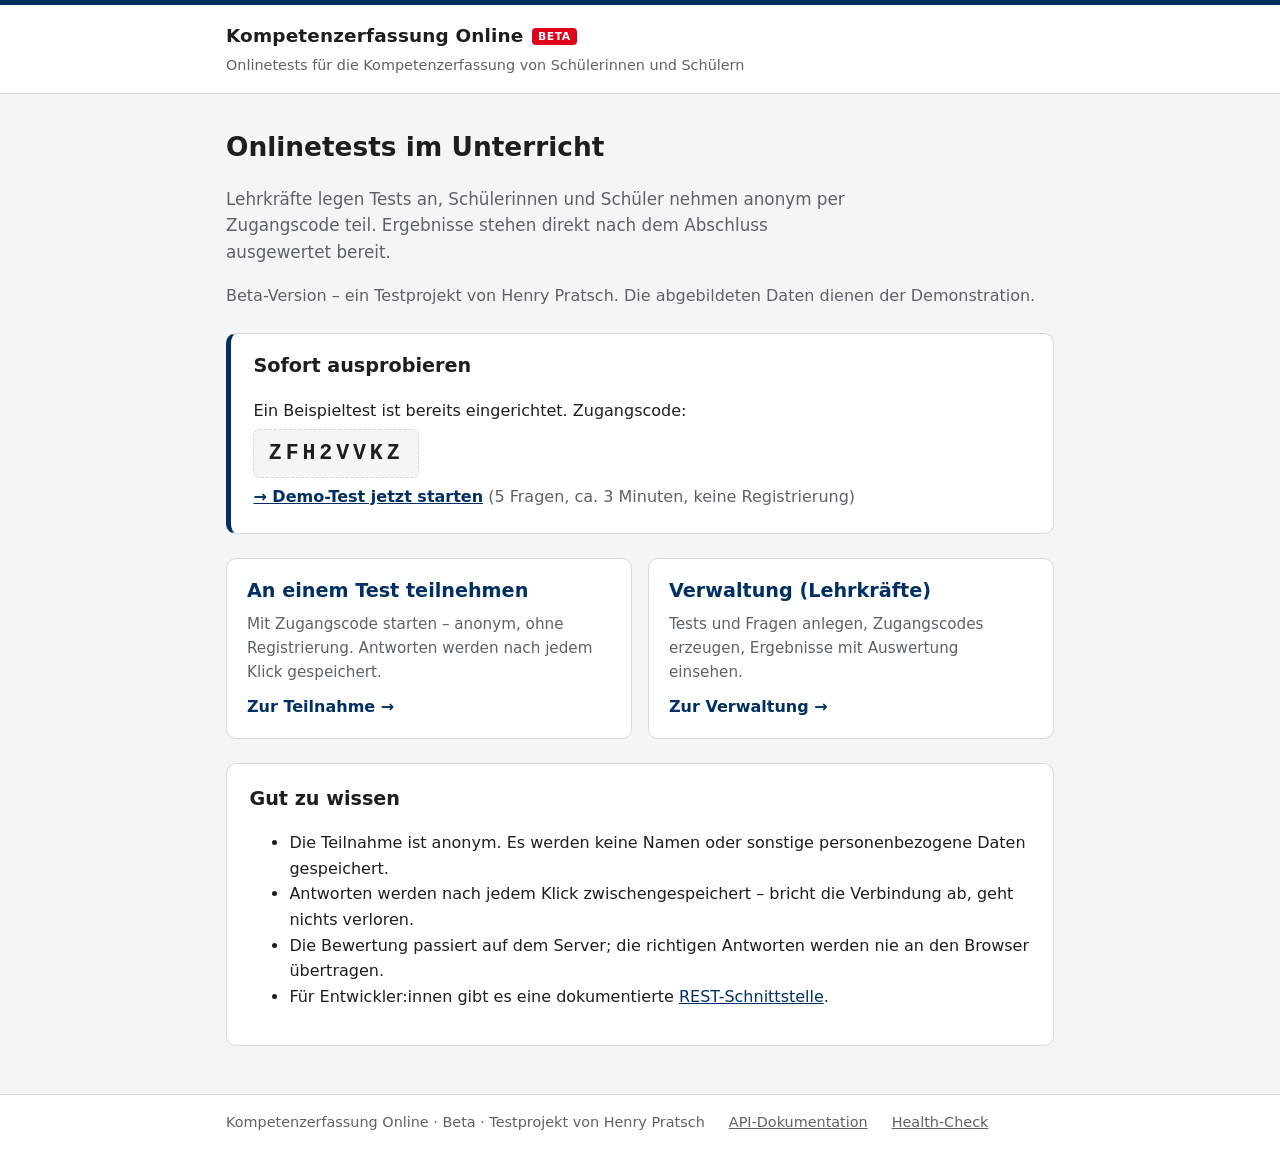
==== public/index.html @ 4a69011f "feat: add FastAPI backend with SQLite models, routers and seed data" ====
<!DOCTYPE html>
<html lang="de">
<head>
  <meta charset="UTF-8">
  <meta name="viewport" content="width=device-width, initial-scale=1.0">
  <title>Kompetenzerfassung Online</title>
  <link rel="stylesheet" href="styles.css">
</head>
<body>
  <header class="site-header">
    <div class="inner">
      <p class="site-title"><a href="index.html">Kompetenzerfassung Online</a><span class="badge">BETA</span></p>
      <p class="site-tagline">Onlinetests für die Kompetenzerfassung von Schülerinnen und Schülern</p>
    </div>
  </header>

  <main class="container">
    <h1>Onlinetests im Unterricht</h1>
    <p class="lead">
      Lehrkräfte legen Tests an, Schülerinnen und Schüler nehmen anonym per
      Zugangscode teil. Ergebnisse stehen direkt nach dem Abschluss ausgewertet
      bereit.
    </p>
    <p class="muted">
      Beta-Version – ein Testprojekt von Henry Pratsch.
      Die abgebildeten Daten dienen der Demonstration.
    </p>

    <div class="demo-box">
      <h2 class="mt-0">Sofort ausprobieren</h2>
      <p>Ein Beispieltest ist bereits eingerichtet. Zugangscode:</p>
      <p><span class="code-display">ZFH2VVKZ</span></p>
      <p>
        <a href="test.html?code=ZFH2VVKZ"><strong>→ Demo-Test jetzt starten</strong></a>
        <span class="muted">(5 Fragen, ca. 3 Minuten, keine Registrierung)</span>
      </p>
    </div>

    <nav class="card-grid" aria-label="Hauptnavigation">
      <a class="card" href="test.html">
        <h2>An einem Test teilnehmen</h2>
        <p>Mit Zugangscode starten – anonym, ohne Registrierung.
           Antworten werden nach jedem Klick gespeichert.</p>
        <span class="cta">Zur Teilnahme →</span>
      </a>
      <a class="card" href="admin.html">
        <h2>Verwaltung (Lehrkräfte)</h2>
        <p>Tests und Fragen anlegen, Zugangscodes erzeugen,
           Ergebnisse mit Auswertung einsehen.</p>
        <span class="cta">Zur Verwaltung →</span>
      </a>
    </nav>

    <section class="panel" aria-labelledby="about-heading">
      <h2 id="about-heading">Gut zu wissen</h2>
      <ul>
        <li>Die Teilnahme ist anonym. Es werden keine Namen oder sonstige
            personenbezogene Daten gespeichert.</li>
        <li>Antworten werden nach jedem Klick zwischengespeichert – bricht die
            Verbindung ab, geht nichts verloren.</li>
        <li>Die Bewertung passiert auf dem Server; die richtigen Antworten
            werden nie an den Browser übertragen.</li>
        <li>Für Entwickler:innen gibt es eine dokumentierte
            <a href="/docs">REST-Schnittstelle</a>.</li>
      </ul>
    </section>
  </main>

  <footer class="site-footer">
    <div class="inner">
      <span>Kompetenzerfassung Online · Beta · Testprojekt von Henry Pratsch</span>
      <a href="/docs">API-Dokumentation</a>
      <a href="/api/health">Health-Check</a>
    </div>
  </footer>
</body>
</html>
---- public/styles.css ----
/* Kompetenzerfassung Online – zentrales Stylesheet */

:root {
  --primary: #003063;
  --primary-light: #0d4a94;
  --accent: #e10019;
  --chart: #2a6fc4;         /* Balkendiagramm */
  --bg: #f4f5f7;
  --surface: #ffffff;
  --text: #1c1e21;
  --muted: #5b626b;
  --border: #d6dade;
  --ok: #1e6b38;
  --error: #b3261e;
  --focus: #2a6fc4;
}

* { box-sizing: border-box; }

html { scroll-behavior: smooth; }

body {
  margin: 0;
  font-family: system-ui, -apple-system, "Segoe UI", Roboto, sans-serif;
  background: var(--bg);
  color: var(--text);
  line-height: 1.6;
  display: flex;
  flex-direction: column;
  min-height: 100vh;
}

/* Kopf- und Fußzeile */

.site-header {
  background: var(--surface);
  border-top: 5px solid var(--primary);
  border-bottom: 1px solid var(--border);
}

.site-header .inner {
  max-width: 860px;
  margin: 0 auto;
  padding: 1rem;
  display: flex;
  align-items: baseline;
  justify-content: space-between;
  flex-wrap: wrap;
  gap: 0.25rem 1rem;
}

.site-title {
  font-size: 1.15rem;
  font-weight: 700;
  margin: 0;
  letter-spacing: 0.01em;
}

.site-title a { color: inherit; text-decoration: none; }
.site-title .badge { margin-left: 0.5rem; }

.site-tagline { margin: 0; color: var(--muted); font-size: 0.9rem; }

.site-footer {
  margin-top: auto;
  border-top: 1px solid var(--border);
  background: var(--surface);
}

.site-footer .inner {
  max-width: 860px;
  margin: 0 auto;
  padding: 1rem;
  display: flex;
  flex-wrap: wrap;
  gap: 0.5rem 1.5rem;
  font-size: 0.9rem;
  color: var(--muted);
}

.site-footer a { color: var(--muted); }

/* Layout */

.container {
  width: 100%;
  max-width: 860px;
  margin: 0 auto;
  padding: 1.5rem 1rem 3rem;
}

h1 { font-size: 1.65rem; margin: 0.5rem 0 0.25rem; }
h2 { font-size: 1.2rem; margin-top: 0; }
h3 { font-size: 1.05rem; }

.lead { font-size: 1.05rem; color: var(--muted); max-width: 60ch; }

.badge {
  font-size: 0.68rem;
  font-weight: 700;
  vertical-align: middle;
  background: var(--accent);
  color: #fff;
  border-radius: 4px;
  padding: 0.12rem 0.4rem;
  letter-spacing: 0.05em;
}

a { color: var(--primary); }
a:hover { color: var(--primary-light); }

/* Karten & Panels */

.card-grid {
  display: grid;
  gap: 1rem;
  grid-template-columns: repeat(auto-fit, minmax(250px, 1fr));
  margin: 1.5rem 0;
}

.card {
  display: block;
  background: var(--surface);
  border: 1px solid var(--border);
  border-radius: 10px;
  padding: 1.1rem 1.25rem;
  text-decoration: none;
  color: inherit;
  transition: border-color 0.15s ease, box-shadow 0.15s ease;
}

a.card:hover, a.card:focus-visible {
  border-color: var(--primary);
  box-shadow: 0 2px 10px rgba(0, 0, 0, 0.07);
}

.card h2, .card h3 { margin: 0 0 0.3rem; color: var(--primary); }
.card p { margin: 0; color: var(--muted); font-size: 0.95rem; }
.card .cta { display: inline-block; margin-top: 0.6rem; font-weight: 600; color: var(--primary); }

section.panel {
  background: var(--surface);
  border: 1px solid var(--border);
  border-radius: 10px;
  padding: 1.25rem 1.4rem;
  margin-top: 1.5rem;
}

/* Demo-Hinweis auf der Startseite */
.demo-box {
  background: var(--surface);
  border: 1px solid var(--border);
  border-left: 5px solid var(--primary);
  border-radius: 10px;
  padding: 1.1rem 1.4rem;
  margin: 1.5rem 0;
}

.demo-box p { margin: 0.35rem 0; }

.feature-list {
  list-style: none;
  padding: 0;
  margin: 1rem 0 0;
  display: grid;
  gap: 0.55rem;
  grid-template-columns: repeat(auto-fit, minmax(320px, 1fr));
}

.feature-list li {
  padding-left: 1.6rem;
  position: relative;
  font-size: 0.95rem;
}

.feature-list li::before {
  content: "✔";
  position: absolute;
  left: 0;
  color: var(--ok);
  font-weight: 700;
}

/* Formulare */

label { display: block; font-weight: 600; margin: 0.85rem 0 0.25rem; }

input[type="text"], textarea, select {
  width: 100%;
  padding: 0.55rem 0.65rem;
  font: inherit;
  border: 1px solid var(--border);
  border-radius: 6px;
  background: var(--surface);
}

input:focus-visible, textarea:focus-visible, select:focus-visible,
button:focus-visible, a:focus-visible {
  outline: 3px solid var(--focus);
  outline-offset: 1px;
}

button {
  font: inherit;
  font-weight: 600;
  color: #fff;
  background: var(--primary);
  border: none;
  border-radius: 6px;
  padding: 0.55rem 1.2rem;
  margin-top: 1rem;
  cursor: pointer;
}

button:hover { background: var(--primary-light); }
button:disabled { background: var(--muted); cursor: not-allowed; }

button.secondary {
  background: var(--surface);
  color: var(--primary);
  border: 1px solid var(--primary);
}

button.secondary:hover { background: #eef3f8; }

button.small {
  padding: 0.25rem 0.7rem;
  margin: 0;
  font-size: 0.85rem;
}

.status { margin-top: 0.75rem; min-height: 1.5rem; font-size: 0.95rem; }
.status.ok { color: var(--ok); }
.status.error { color: var(--error); }

/* Testdurchführung */

.progress {
  background: var(--border);
  border-radius: 999px;
  height: 0.55rem;
  overflow: hidden;
  margin: 0.5rem 0 1.25rem;
}

.progress > div {
  background: var(--primary);
  height: 100%;
  width: 0;
  transition: width 0.25s ease;
}

fieldset {
  border: 1px solid var(--border);
  border-radius: 10px;
  padding: 1rem 1.1rem;
  margin: 0;
}

legend { font-weight: 600; padding: 0 0.4rem; }

.option {
  display: flex;
  align-items: baseline;
  gap: 0.6rem;
  padding: 0.45rem 0.3rem;
  border-radius: 6px;
}

.option:hover { background: var(--bg); }
.option label { font-weight: normal; margin: 0; flex: 1; cursor: pointer; }
.option input[type="radio"] { accent-color: var(--primary); }

.nav-buttons { display: flex; gap: 0.75rem; flex-wrap: wrap; }

/* Tabellen */

.table-wrap { overflow-x: auto; }

table { width: 100%; border-collapse: collapse; margin-top: 1rem; }
th, td { text-align: left; padding: 0.5rem 0.6rem; border-bottom: 1px solid var(--border); }
th { background: var(--bg); font-size: 0.9rem; }
caption { caption-side: top; text-align: left; padding-bottom: 0.35rem; }

.code-display {
  font-family: ui-monospace, "Cascadia Mono", monospace;
  font-size: 1.35rem;
  font-weight: 600;
  letter-spacing: 0.18em;
  background: var(--bg);
  border: 1px dashed var(--border);
  border-radius: 6px;
  padding: 0.4rem 0.9rem;
  display: inline-block;
}

code.inline-code {
  font-family: ui-monospace, monospace;
  background: var(--bg);
  border-radius: 4px;
  padding: 0.05rem 0.35rem;
}

/* Diagramm: Punkteverteilung */

.chart {
  display: flex;
  align-items: flex-end;
  gap: 10px;
  height: 180px;
  padding: 0.5rem 0.25rem 0;
  margin-top: 1rem;
}

.chart .col {
  flex: 1;
  max-width: 56px;
  display: flex;
  flex-direction: column;
  justify-content: flex-end;
  align-items: center;
  height: 100%;
  position: relative;
}

.chart .col .value {
  font-size: 0.8rem;
  color: var(--muted);
  margin-bottom: 3px;
}

.chart .col .bar {
  width: 100%;
  background: var(--chart);
  border-radius: 4px 4px 0 0;
  min-height: 2px;
  transition: background 0.15s ease;
}

.chart .col:hover .bar { background: var(--primary); }
.chart .col .bar.zero { background: var(--border); }

.chart-x-labels {
  display: flex;
  gap: 10px;
  border-top: 1px solid var(--border);
  margin-top: 4px;
  padding-top: 4px;
}

.chart-x-labels span {
  flex: 1;
  max-width: 56px;
  text-align: center;
  font-size: 0.8rem;
  color: var(--muted);
}

.chart-axis-title {
  text-align: center;
  font-size: 0.8rem;
  color: var(--muted);
  margin-top: 0.25rem;
}

/* Hilfsklassen */

.hidden { display: none; }
.muted { color: var(--muted); }
.mt-0 { margin-top: 0; }
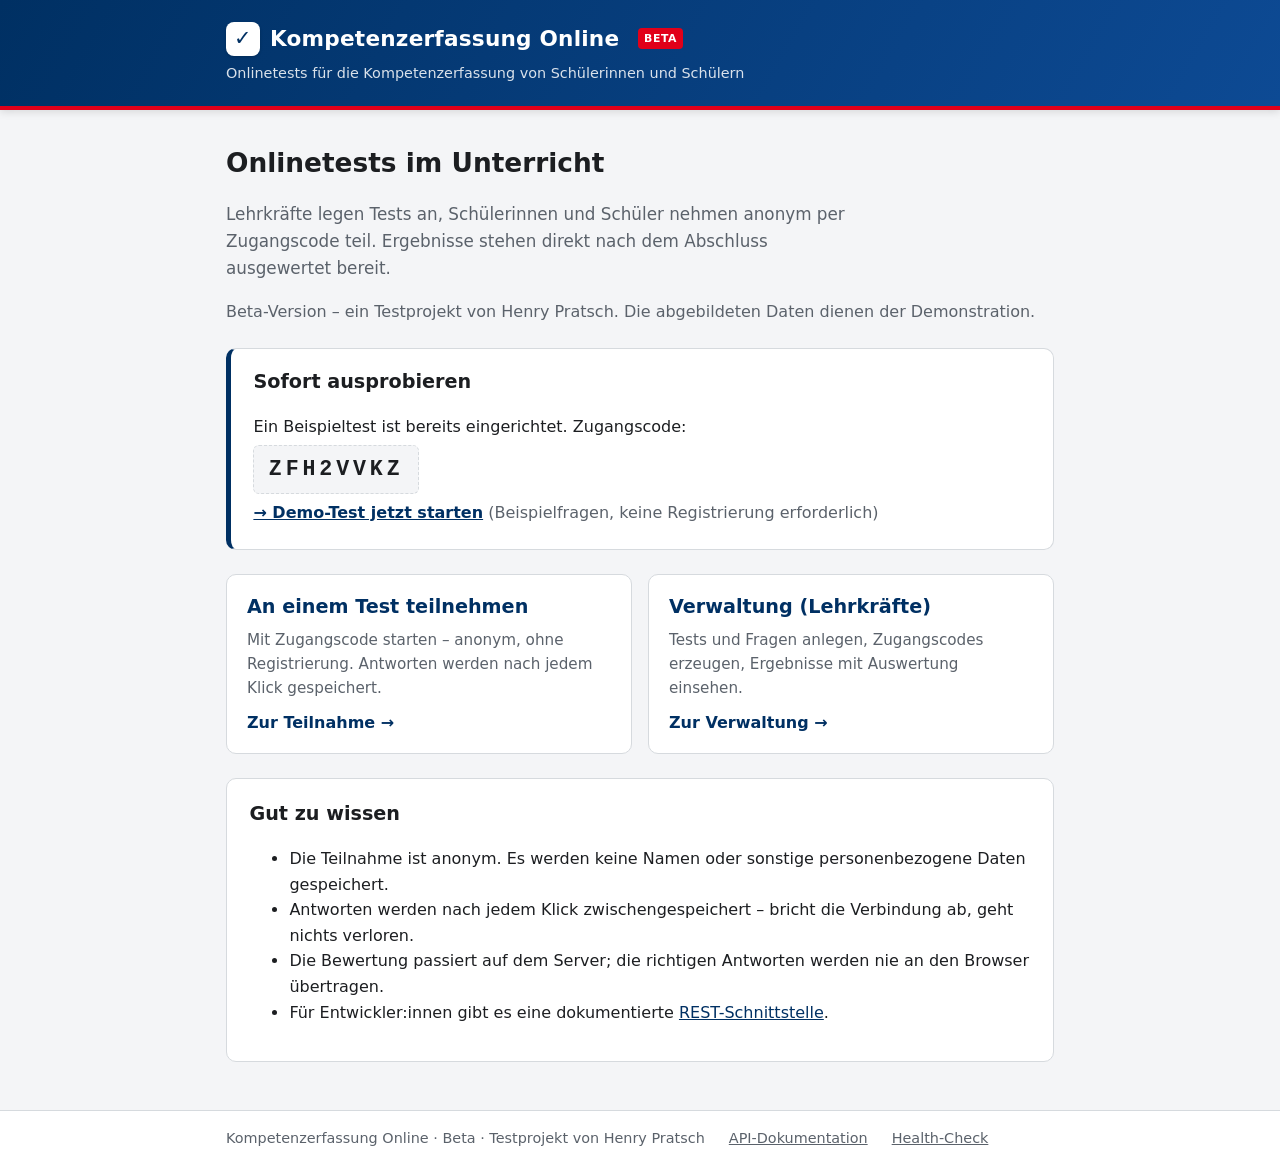
==== commit 907213ba: "feat: add web link to readme and improve header" ====
--- a/public/index.html
+++ b/public/index.html
@@ -32,7 +32,7 @@
       <p><span class="code-display">ZFH2VVKZ</span></p>
       <p>
         <a href="test.html?code=ZFH2VVKZ"><strong>→ Demo-Test jetzt starten</strong></a>
-        <span class="muted">(5 Fragen, ca. 3 Minuten, keine Registrierung)</span>
+        <span class="muted">(Beispielfragen, keine Registrierung erforderlich)</span>
       </p>
     </div>
 
--- a/public/styles.css
+++ b/public/styles.css
@@ -33,33 +33,56 @@
 /* Kopf- und Fußzeile */
 
 .site-header {
-  background: var(--surface);
-  border-top: 5px solid var(--primary);
-  border-bottom: 1px solid var(--border);
+  background: linear-gradient(120deg, var(--primary) 0%, var(--primary-light) 100%);
+  border-bottom: 4px solid var(--accent);
+  color: #fff;
+  box-shadow: 0 2px 8px rgba(0, 0, 0, 0.12);
 }
 
 .site-header .inner {
   max-width: 860px;
   margin: 0 auto;
-  padding: 1rem;
-  display: flex;
-  align-items: baseline;
+  padding: 1.35rem 1rem;
+  display: flex;
+  align-items: center;
   justify-content: space-between;
   flex-wrap: wrap;
-  gap: 0.25rem 1rem;
+  gap: 0.35rem 1rem;
 }
 
 .site-title {
-  font-size: 1.15rem;
+  font-size: 1.35rem;
   font-weight: 700;
   margin: 0;
   letter-spacing: 0.01em;
-}
-
-.site-title a { color: inherit; text-decoration: none; }
+  display: flex;
+  align-items: center;
+  gap: 0.65rem;
+}
+
+.site-title a { color: #fff; text-decoration: none; display: inline-flex; align-items: center; gap: 0.65rem; }
+.site-title a:hover { color: #fff; }
+
+/* Logo-Mark: Häkchen in abgerundetem Quadrat */
+.site-title a::before {
+  content: "✓";
+  flex: none;
+  width: 2.1rem;
+  height: 2.1rem;
+  display: inline-flex;
+  align-items: center;
+  justify-content: center;
+  background: #fff;
+  color: var(--primary);
+  font-size: 1.3rem;
+  font-weight: 800;
+  border-radius: 8px;
+  box-shadow: 0 1px 3px rgba(0, 0, 0, 0.2);
+}
+
 .site-title .badge { margin-left: 0.5rem; }
 
-.site-tagline { margin: 0; color: var(--muted); font-size: 0.9rem; }
+.site-tagline { margin: 0; color: rgba(255, 255, 255, 0.85); font-size: 0.9rem; }
 
 .site-footer {
   margin-top: auto;
